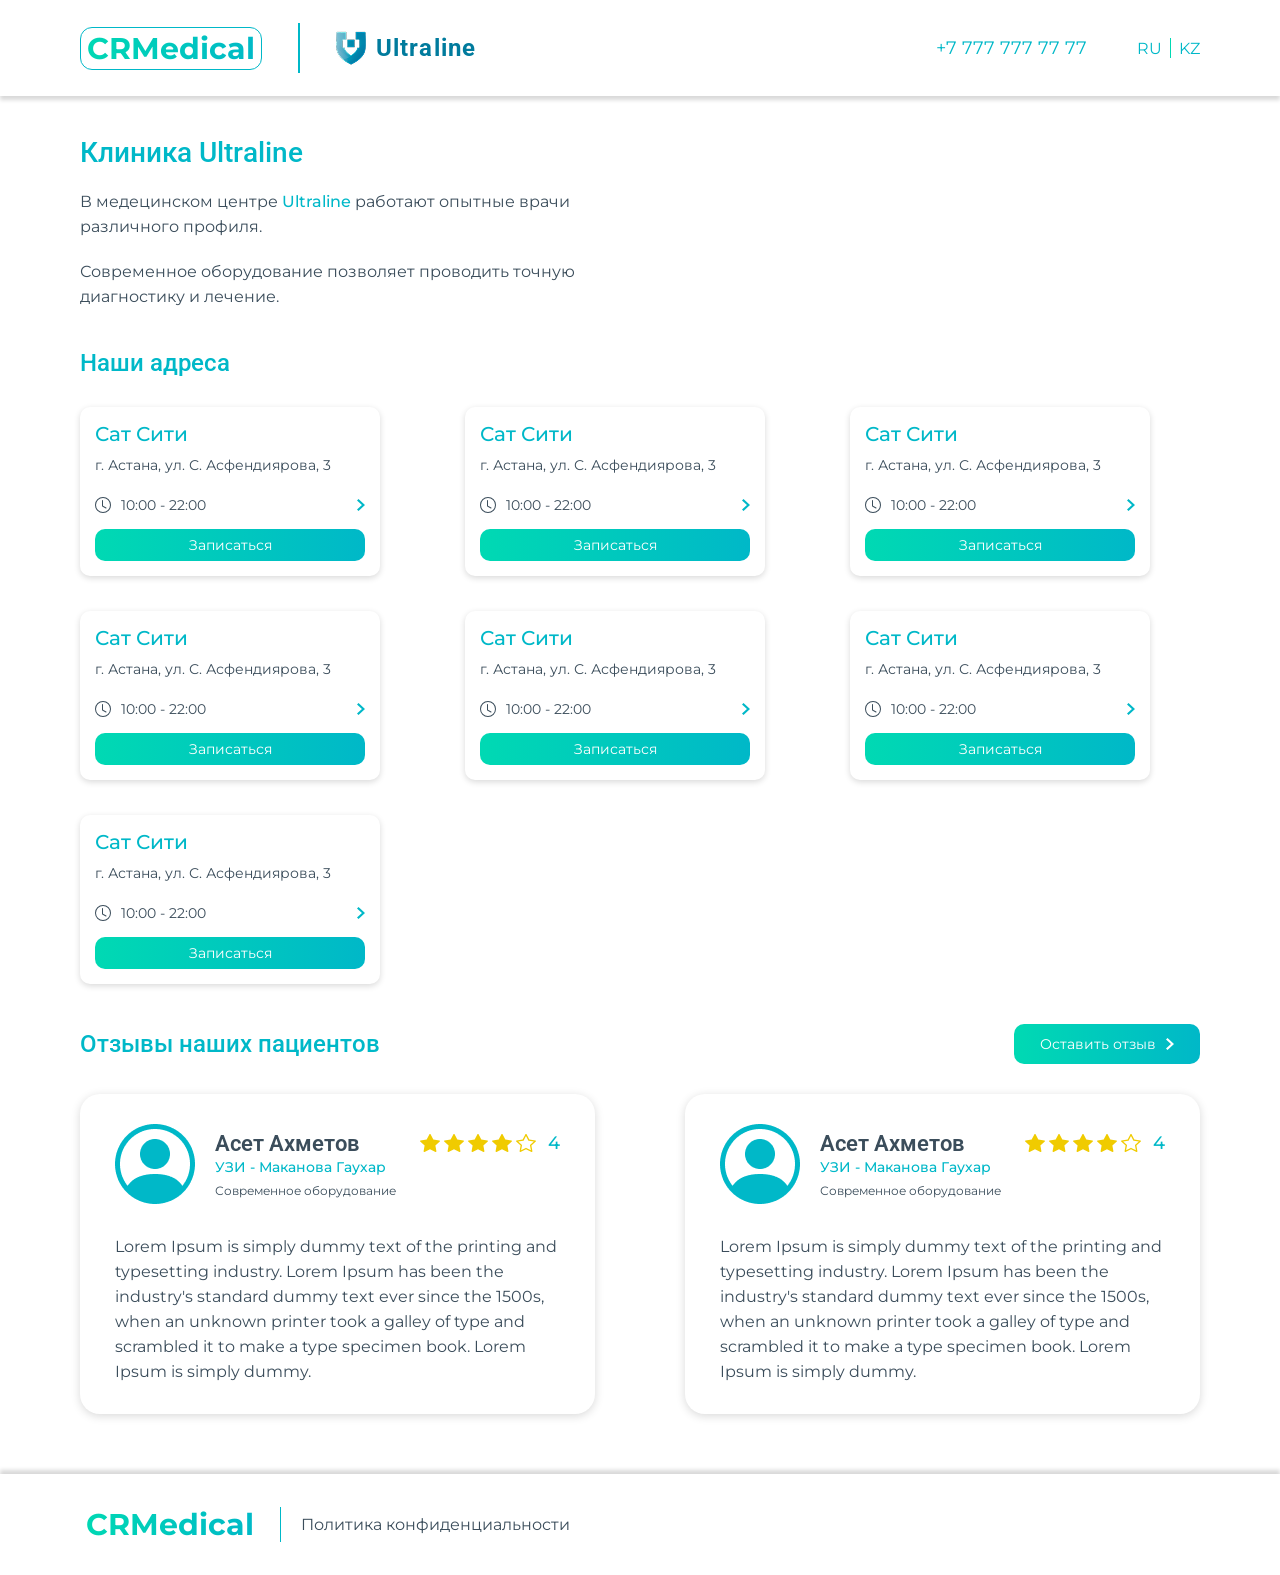
==== index.html @ 658f9b82 "init app" ====
<!DOCTYPE html>
<html lang="en">
<head>
    <meta charset="UTF-8">
    <meta name="viewport" content="width=device-width, initial-scale=1.0">
    <title>CRMedical</title>
    <link rel="stylesheet" href="./styles/home.css">
    <link rel="stylesheet" href="./styles//global.css">
</head>
<body>
    <header class="header">
        <div class="container wrapper">
            <div class="header__logos">
                <span class="main__logo">CRMedical</span>
                <hr />
                <div class="second__logo-block">
                    <img src="./images/company__logo.png" alt="logo" class="second__logo-image" />
                    <h2 class="second__logo">Ultraline</h2>
                </div>
            </div>
            <div class="header__info">
                <p class="header__contact">+7 777 777 77 77</p>
                <div class="header__language">
                    <span>RU</span>
                    <hr />
                    <span>KZ</span>
                </div>
            </div>
        </div>
    </header>

    <main>
        <div class="welcome__block">
            <div class="container wrapper">
                <div class="welcome__info">
                    <h2 class="title">Клиника Ultraline</h2>
                    <p class="text welcome__text">
                        В медецинском центре <span>Ultraline</span>
                        работают опытные врачи различного профиля.
                    </p>
                    <p class="text welcome__text">
                        Современное оборудование позволяет проводить точную диагностику и лечение.
                    </p>
                </div>
                <div class="welcome__image"></div>
            </div>
        </div>

        <div class="our__addresses">
            <div class="container">
                <h2 class="second__title">Наши адреса</h2>
                <div class="address__wrapper">
                    <div class="address__card">
                        <h3 class="address__title">Сат Сити</h3>
                        <p class="address__text">г. Астана, ул. С. Асфендиярова, 3</p>
                        <span class="address__time">
                            <div>
                                <svg xmlns="http://www.w3.org/2000/svg" width="16" height="16" fill="currentColor" class="bi bi-clock time__clock" viewBox="0 0 16 16">
                                    <path d="M8 3.5a.5.5 0 0 0-1 0V9a.5.5 0 0 0 .252.434l3.5 2a.5.5 0 0 0 .496-.868L8 8.71z"/>
                                    <path d="M8 16A8 8 0 1 0 8 0a8 8 0 0 0 0 16m7-8A7 7 0 1 1 1 8a7 7 0 0 1 14 0"/>
                                </svg>
                                <p>10:00 - 22:00</p>
                            </div>
                            <svg width="8" height="12" viewBox="0 0 8 12" fill="none" xmlns="http://www.w3.org/2000/svg">
                                <path d="M4.97297 6L0 1.4L1.51351 0L8 6L1.51351 12L0 10.6L4.97297 6Z" fill="#00B8C8"/>
                            </svg>
                        </span>
                        <button class="address__button">Записаться</button>
                    </div>
                    <div class="address__card">
                        <h3 class="address__title">Сат Сити</h3>
                        <p class="address__text">г. Астана, ул. С. Асфендиярова, 3</p>
                        <span class="address__time">
                            <div>
                                <svg xmlns="http://www.w3.org/2000/svg" width="16" height="16" fill="currentColor" class="bi bi-clock time__clock" viewBox="0 0 16 16">
                                    <path d="M8 3.5a.5.5 0 0 0-1 0V9a.5.5 0 0 0 .252.434l3.5 2a.5.5 0 0 0 .496-.868L8 8.71z"/>
                                    <path d="M8 16A8 8 0 1 0 8 0a8 8 0 0 0 0 16m7-8A7 7 0 1 1 1 8a7 7 0 0 1 14 0"/>
                                </svg>
                                <p>10:00 - 22:00</p>
                            </div>
                            <svg width="8" height="12" viewBox="0 0 8 12" fill="none" xmlns="http://www.w3.org/2000/svg">
                                <path d="M4.97297 6L0 1.4L1.51351 0L8 6L1.51351 12L0 10.6L4.97297 6Z" fill="#00B8C8"/>
                            </svg>
                        </span>
                        <button class="address__button">Записаться</button>
                    </div>
                    <div class="address__card">
                        <h3 class="address__title">Сат Сити</h3>
                        <p class="address__text">г. Астана, ул. С. Асфендиярова, 3</p>
                        <span class="address__time">
                            <div>
                                <svg xmlns="http://www.w3.org/2000/svg" width="16" height="16" fill="currentColor" class="bi bi-clock time__clock" viewBox="0 0 16 16">
                                    <path d="M8 3.5a.5.5 0 0 0-1 0V9a.5.5 0 0 0 .252.434l3.5 2a.5.5 0 0 0 .496-.868L8 8.71z"/>
                                    <path d="M8 16A8 8 0 1 0 8 0a8 8 0 0 0 0 16m7-8A7 7 0 1 1 1 8a7 7 0 0 1 14 0"/>
                                </svg>
                                <p>10:00 - 22:00</p>
                            </div>
                            <svg width="8" height="12" viewBox="0 0 8 12" fill="none" xmlns="http://www.w3.org/2000/svg">
                                <path d="M4.97297 6L0 1.4L1.51351 0L8 6L1.51351 12L0 10.6L4.97297 6Z" fill="#00B8C8"/>
                            </svg>
                        </span>
                        <button class="address__button">Записаться</button>
                    </div>
                    <div class="address__card">
                        <h3 class="address__title">Сат Сити</h3>
                        <p class="address__text">г. Астана, ул. С. Асфендиярова, 3</p>
                        <span class="address__time">
                            <div>
                                <svg xmlns="http://www.w3.org/2000/svg" width="16" height="16" fill="currentColor" class="bi bi-clock time__clock" viewBox="0 0 16 16">
                                    <path d="M8 3.5a.5.5 0 0 0-1 0V9a.5.5 0 0 0 .252.434l3.5 2a.5.5 0 0 0 .496-.868L8 8.71z"/>
                                    <path d="M8 16A8 8 0 1 0 8 0a8 8 0 0 0 0 16m7-8A7 7 0 1 1 1 8a7 7 0 0 1 14 0"/>
                                </svg>
                                <p>10:00 - 22:00</p>
                            </div>
                            <svg width="8" height="12" viewBox="0 0 8 12" fill="none" xmlns="http://www.w3.org/2000/svg">
                                <path d="M4.97297 6L0 1.4L1.51351 0L8 6L1.51351 12L0 10.6L4.97297 6Z" fill="#00B8C8"/>
                            </svg>
                        </span>
                        <button class="address__button">Записаться</button>
                    </div>
                    <div class="address__card">
                        <h3 class="address__title">Сат Сити</h3>
                        <p class="address__text">г. Астана, ул. С. Асфендиярова, 3</p>
                        <span class="address__time">
                            <div>
                                <svg xmlns="http://www.w3.org/2000/svg" width="16" height="16" fill="currentColor" class="bi bi-clock time__clock" viewBox="0 0 16 16">
                                    <path d="M8 3.5a.5.5 0 0 0-1 0V9a.5.5 0 0 0 .252.434l3.5 2a.5.5 0 0 0 .496-.868L8 8.71z"/>
                                    <path d="M8 16A8 8 0 1 0 8 0a8 8 0 0 0 0 16m7-8A7 7 0 1 1 1 8a7 7 0 0 1 14 0"/>
                                </svg>
                                <p>10:00 - 22:00</p>
                            </div>
                            <svg width="8" height="12" viewBox="0 0 8 12" fill="none" xmlns="http://www.w3.org/2000/svg">
                                <path d="M4.97297 6L0 1.4L1.51351 0L8 6L1.51351 12L0 10.6L4.97297 6Z" fill="#00B8C8"/>
                            </svg>
                        </span>
                        <button class="address__button">Записаться</button>
                    </div>
                    <div class="address__card">
                        <h3 class="address__title">Сат Сити</h3>
                        <p class="address__text">г. Астана, ул. С. Асфендиярова, 3</p>
                        <span class="address__time">
                            <div>
                                <svg xmlns="http://www.w3.org/2000/svg" width="16" height="16" fill="currentColor" class="bi bi-clock time__clock" viewBox="0 0 16 16">
                                    <path d="M8 3.5a.5.5 0 0 0-1 0V9a.5.5 0 0 0 .252.434l3.5 2a.5.5 0 0 0 .496-.868L8 8.71z"/>
                                    <path d="M8 16A8 8 0 1 0 8 0a8 8 0 0 0 0 16m7-8A7 7 0 1 1 1 8a7 7 0 0 1 14 0"/>
                                </svg>
                                <p>10:00 - 22:00</p>
                            </div>
                            <svg width="8" height="12" viewBox="0 0 8 12" fill="none" xmlns="http://www.w3.org/2000/svg">
                                <path d="M4.97297 6L0 1.4L1.51351 0L8 6L1.51351 12L0 10.6L4.97297 6Z" fill="#00B8C8"/>
                            </svg>
                        </span>
                        <button class="address__button">Записаться</button>
                    </div>
                    <div class="address__card">
                        <h3 class="address__title">Сат Сити</h3>
                        <p class="address__text">г. Астана, ул. С. Асфендиярова, 3</p>
                        <span class="address__time">
                            <div>
                                <svg xmlns="http://www.w3.org/2000/svg" width="16" height="16" fill="currentColor" class="bi bi-clock time__clock" viewBox="0 0 16 16">
                                    <path d="M8 3.5a.5.5 0 0 0-1 0V9a.5.5 0 0 0 .252.434l3.5 2a.5.5 0 0 0 .496-.868L8 8.71z"/>
                                    <path d="M8 16A8 8 0 1 0 8 0a8 8 0 0 0 0 16m7-8A7 7 0 1 1 1 8a7 7 0 0 1 14 0"/>
                                </svg>
                                <p>10:00 - 22:00</p>
                            </div>
                            <svg width="8" height="12" viewBox="0 0 8 12" fill="none" xmlns="http://www.w3.org/2000/svg">
                                <path d="M4.97297 6L0 1.4L1.51351 0L8 6L1.51351 12L0 10.6L4.97297 6Z" fill="#00B8C8"/>
                            </svg>
                        </span>
                        <button class="address__button">Записаться</button>
                    </div>
                </div>
            </div>
        </div>

        <div class="reviews">
            <div class="container">
                <div class="review__top">
                    <h2 class="second__title review__title">
                        Отзывы наших пациентов
                    </h2>
                    <button class="review__button">
                        <span>
                            Оставить отзыв
                        </span>    
                            <svg width="8" height="12" viewBox="0 0 8 12" fill="#fff" xmlns="http://www.w3.org/2000/svg">
                                <path d="M4.97297 6L0 1.4L1.51351 0L8 6L1.51351 12L0 10.6L4.97297 6Z" fill="#fff"/>
                            </svg>
                    </button>
                </div>
                <div class="reviews__wrapper">
                    <div class="review__card">
                        <div class="review__info">
                            <div class="review__person">
                                <img 
                                    src="images/person-circle 1.png"
                                    alt="person image" 
                                    class="review__image" 
                                />
                                <div class="review__person-info">
                                    <h3>Асет Ахметов</h3>
                                    <p>УЗИ - Маканова Гаухар</p>
                                    <span>Современное оборудование</span>
                                </div>
                            </div>

                            <div class="review__stars">
                                <img src="images/full__star.svg" alt="">
                                <img src="images/full__star.svg" alt="">
                                <img src="images/full__star.svg" alt="">
                                <img src="images/full__star.svg" alt="">
                                <img src="images/empty__star.svg" alt="">
                                <p>4</p>
                            </div>
                        </div>

                        <p class="text">
                            Lorem Ipsum is simply dummy text of the printing and typesetting industry. Lorem Ipsum has been the industry's standard dummy text ever since the 1500s, when an unknown printer took a galley of type and scrambled it to make a type specimen book. Lorem Ipsum is simply dummy.
                        </p>
                    </div>
                    <div class="review__card">
                        <div class="review__info">
                            <div class="review__person">
                                <img 
                                    src="images/person-circle 1.png"
                                    alt="person image" 
                                    class="review__image" 
                                />
                                <div class="review__person-info">
                                    <h3>Асет Ахметов</h3>
                                    <p>УЗИ - Маканова Гаухар</p>
                                    <span>Современное оборудование</span>
                                </div>
                            </div>

                            <div class="review__stars">
                                <img src="images/full__star.svg" alt="">
                                <img src="images/full__star.svg" alt="">
                                <img src="images/full__star.svg" alt="">
                                <img src="images/full__star.svg" alt="">
                                <img src="images/empty__star.svg" alt="">
                                <p>4</p>
                            </div>
                        </div>

                        <p class="text">
                            Lorem Ipsum is simply dummy text of the printing and typesetting industry. Lorem Ipsum has been the industry's standard dummy text ever since the 1500s, when an unknown printer took a galley of type and scrambled it to make a type specimen book. Lorem Ipsum is simply dummy.
                        </p>
                    </div>
                </div>
            </div>
        </div>
    </main>

    <footer class="footer">
        <div class="container footer__wrapper">
            <span class="footer__logo">CRMedical</span>
            <hr />
            <p class="text">Политика конфиденциальности</p>
        </div>
    </footer>
</body>
</html>
---- styles/home.css ----
.welcome__block{
    margin-bottom: 40px;
}

.welcome__info{
    display: flex;
    flex-direction: column;
    row-gap: 20px;
}

.welcome__text{
    max-width: 500px;

    & span{
        color: var(--main-blue);
        font-weight: 500;
    }
}

.our__addresses{
    margin-bottom: 40px;
}

.address__wrapper{
    display: grid;
    grid-template-columns: repeat(auto-fill, minmax(300px, 1fr));
    gap: 35px;
}

.address__card{
    width: 300px;
    padding: 15px;
    box-shadow: 0 2px 6px 0 var(--shadow);
    border-radius: 10px;
}

.address__title{
    font-size: 20px;
    font-weight: 500;
    color: var(--main-blue);
    font-family: "Montserrat", sans-serif;
    margin-bottom: 10px;
}

.address__text{
    font-size: 14px;
    font-weight: 400;
    color: var(--main-text);
    margin-bottom: 22px;
}

.address__time{
    display: flex;
    align-items: center;
    margin-bottom: 15px;
    justify-content: space-between;
}

.address__time div{
    display: flex;
    align-items: center;
    column-gap: 10px;
    color: #3B4D5B;

    & p{
        font-size: 14px;
    }
}

.address__button {
  background: linear-gradient(90deg, #00D9B3, #00B8C8, #00D9B3);
  background-size: 200% 100%;
  background-position: left;

  width: 100%;
  padding: 6px 0px;
  cursor: pointer;
  border-radius: 10px;
  color: #fff;
  border: 1px solid transparent;
  font-size: 14px;

  transition: background-position 0.3s ease;

  &:hover{
    background-position: right;
  }
}

.reviews{
    margin-bottom: 60px;
}

.review__top{
    display: flex;
    align-items: center;
    justify-content: space-between;
    margin-bottom: 30px;
}

.review__title{
    margin-bottom: 0 !important;
}

.review__button{
    background: linear-gradient(90deg, #00D9B3, #00B8C8, #00D9B3);
    background-size: 200% 100%;
    background-position: left;

    padding: 10px 25px;
    cursor: pointer;
    border-radius: 10px;
    color: #fff;
    border: 1px solid transparent;
    font-size: 14px;

    transition: background-position 0.3s ease;

    display: flex;
    align-items: center;
    column-gap: 10px;

    &:hover{
        background-position: right;
    }

    & span{
        float: left;
    }

    & svg{
        float: right;
    }   
}

.reviews__wrapper{
    display: flex;
    align-items: center;
    justify-content: space-between;
}

.review__card{
    width: 46%;
    box-shadow: 0 2px 10px 0 var(--shadow);
    border-radius: 20px;
    padding: 30px 35px;
}

.review__info{
    display: flex;
    justify-content: space-between;
    align-items: start;
    margin-bottom: 30px;
}

.review__person{
    display: flex;
    align-items: center;
    column-gap: 20px;
}

.review__person-info{
    display: flex;
    flex-direction: column;
    row-gap: 2px;

    & h3{
        font-size: 22px;
        font-weight: 600;
        color: var(--main-text);
    }

    & p{
        font-size: 14px;
        font-weight: 500;
        color: var(--main-blue);
        margin-bottom: 5px;
    }

    & span{
        font-size: 12px;
        color: var(--main-text);
        white-space: nowrap;
    }
}

.review__stars{
    display: flex;
    column-gap: 4px;
    align-items: center;
    margin-top: 8px;

    & p{
        margin-left: 8px;
        color: var(--main-blue);
        font-weight: 500;
        font-size: 18px;
    }

    & img{
        width: 20px;
    }
}









@media(max-width: 1250px) {
    .review__stars{
        & img{
            width: 12px;
        }

        & p{
            font-size: 14px;
        }
    }

    .reviews__wrapper{
        column-gap: 20px;
    }

    .review__card{
        width: 100%;
    }
}

@media(max-width: 1100px){
    .reviews__wrapper{
        flex-direction: column;
        row-gap: 20px;
    }
}

@media(max-width: 820px){
    .welcome__text{
        max-width: 360px;
    }
}

@media(max-width: 750px){
    .address__card{
        width: 100%;
    }
}

@media(max-width: 670px){
    .review__top{
        flex-direction: column;
        align-items: start;
    }

    .review__title{
        margin-bottom: 10px !important;
    }

    .review__button{
        width: 100%;
        justify-content: space-between;
    }
}

@media(max-width: 580px){
    .review__person-info{
        & h3{
            font-size: 16px;
        }

        & p{
            font-size: 12px;
        }

        & span{
            font-size: 10px;
        }
    }

    .review__image{
        width: 60px;
    }

    .review__info{
        flex-direction: column;
        row-gap: 5px;
        margin-bottom: 10px;
    }

    .review__card{
        padding: 15px;
    }
}

@media(max-width: 450px){
    .welcome__info{
        row-gap: 6px;
    }

    .welcome__text{
        max-width: 270px;
        line-height: 20px !important;
    }
}
---- styles/global.css ----
@import url('https://fonts.googleapis.com/css2?family=Montserrat:ital,wght@0,100..900;1,100..900&family=Roboto:ital,wght@0,100..900;1,100..900&display=swap');

*{
    box-sizing: border-box;
    margin: 0;
    padding: 0;
    font-family: "Montserrat", sans-serif;
}

:root{
    --main-green: #00D9B3;
    --main-blue: #00B8C8;
    --main-text: #3B4D5B;
    --shadow: #d9d9d9;
}

h1, h2, h3, h4, h5, h6{
    font-family: "Roboto", sans-serif;
}

.container{
    margin-left: 80px;
    margin-right: 80px;
}

.wrapper{
    display: flex;
    align-items: center;
    justify-content: space-between;
}

.header{
    padding-block: 23px;
    box-shadow: 0 4px 4px 0 #D9D9D9;
    margin-bottom: 40px;
}

.header__logos{
    display: flex;
    align-items: center;
    column-gap: 36px;

    & hr{
        height: 50px;
        border: none;
        width: 1.5px;
        background-color: #00B8C8;
    }
}

.main__logo {
  background-image: linear-gradient(90deg, #00D9B3, #00B8C8);
  -webkit-background-clip: text;
  background-clip: text;
  -webkit-text-fill-color: transparent;
  color: transparent; 
  font-size: 30px;
  font-weight: 700;
  cursor: pointer;
    
  border: 1px solid #00B8C8;
  padding: 2px 6px;
  border-radius: 12px;
}

.second__logo-block{
    display: flex;
    align-items: center;
    column-gap: 10px;
    cursor: pointer;
}

.second__logo{
    font-size: 24px;
    letter-spacing: 1.2px;
    color: #007B9D;
    font-weight: 700;
}

.header__info{
    display: flex;
    align-items: center;
    column-gap: 50px;
}

.header__contact{
    color: #00B8C8;
    font-size: 18px;
    font-weight: 400;
}

.header__language{
    display: flex;
    align-items: center;
    column-gap: 8px;
    color: #00B8C8;

    & span {
        cursor: pointer;
        transition: .2s;

        &:hover{
            color: #3B4D5B;
        }
    }

    & hr{
        height: 20px;
        border: none;
        width: 1.5px;
        background-color: #00D9B3;
    }
}

.title{
    font-size: 28px;
    color: var(--main-blue);
    font-weight: 500;
}

.text{
    font-size: 16px;
    color: var(--main-text);
    line-height: 25px;
}

.second__title{
    font-size: 24px;
    color: var(--main-blue);
    font-weight: 500;
    margin-bottom: 30px;
}

.footer{
    width: 100%;
    padding-block: 30px;
    box-shadow: 0 -4px 4px 0 var(--shadow);

    & hr{
        height: 35px;
        width: 1px;
        background-color: var(--main-blue);
        border: none;
    }
}

.footer__logo{
    background-image: linear-gradient(90deg, #00D9B3, #00B8C8);
    -webkit-background-clip: text;
    background-clip: text;
    -webkit-text-fill-color: transparent;
    color: transparent; 
    font-size: 30px;
    font-weight: 700;
    cursor: pointer;
        
    padding: 2px 6px;
    border-radius: 12px;
}

.footer__wrapper{
    display: flex;
    align-items: center;
    column-gap: 20px;
}

.back__button{
    display: flex;
    align-items: center;
    column-gap: 5px;
    padding: 4px 5px;
    background-color: transparent;
    border: none;
    cursor: pointer;
    margin-bottom: 30px;
    transition: .2s;

    &:hover{
        transform: scale(1.08);
    }

    & p{
        font-size: 16px;
    }
}

.back__icon{
    margin-top: 2px;
    transform: rotate(180deg);
}

.visibility__hidden{
    display: none;
    opacity: 0;
}



@media(max-width: 880px) {
    .container{
        margin-left: 50px;
        margin-right: 50px;
    }

    .header__logos{
        column-gap: 20px;
    }

    .main__logo{
        font-size: 24px;
    }

    .header__logos hr{
        height: 40px;
    }

    .second__logo-block{
        column-gap: 5px;
    }

    .second__logo{
        font-size: 22px;
    }

    .header__contact{
        font-size: 14px;
    }

    .header__info{
        column-gap: 20px;
    }

    .second__logo-image{
        width: 28px;
    }

    .header__language hr{
        width: 1px;
    }

    .header__language span{
        font-size: 14px;
    }
}

@media(max-width: 650px) {
    .header{
        padding-block: 15px;
    }

    .header__info{
        flex-direction: column-reverse;
        align-items: end;
        row-gap: 5px;
    }

    .main__logo{
        font-size: 18px;
        border-radius: 8px;
    }

    .second__logo{
        font-size: 16px;
    }

    .second__logo-image{
        width: 25px;
    }

    .footer__wrapper{
        column-gap: 10px;
    }

    .footer__logo{
        font-size: 24px;
    }

    .footer .text{
        font-size: 14px;
    }

    .title{
        font-size: 26px;
    }
}

@media(max-width: 525px){
    .container{
        margin-left: 20px;
        margin-right: 20px;
    }

    .header{
        padding-block: 12px;
    }

    .footer{
        padding-block: 15px;
    }

    .footer__wrapper{
        column-gap: 10px;

        & hr{
            height: 22px;
        }
    }

    .footer__logo{
        font-size: 18px;
    }

    .footer .text{
        font-size: 10px;
    }

    .second__title{
        font-size: 18px;
        margin-bottom: 20px;
    }

    .back__button{
        margin-bottom: 10px;
    }
}

@media(max-width: 450px){
    .header__language {
        & hr{
            height: 12px;
        }

        & span{
            font-size: 10px;
        }
    }

    .header__contact{
        font-size: 10px;
    }

    .header__logos{
        column-gap: 8px;

        & hr{
            height: 30px;
        }
    }

    .main__logo{
        font-size: 16px;
        border-radius: 8px;
    }

    .second__logo{
        font-size: 16px;
    }

    .second__logo-image{
        width: 20px;
    }

    .title{
        font-size: 20px;
    }

    .text{
        font-size: 12px;
        line-height: 20px;
    }
}
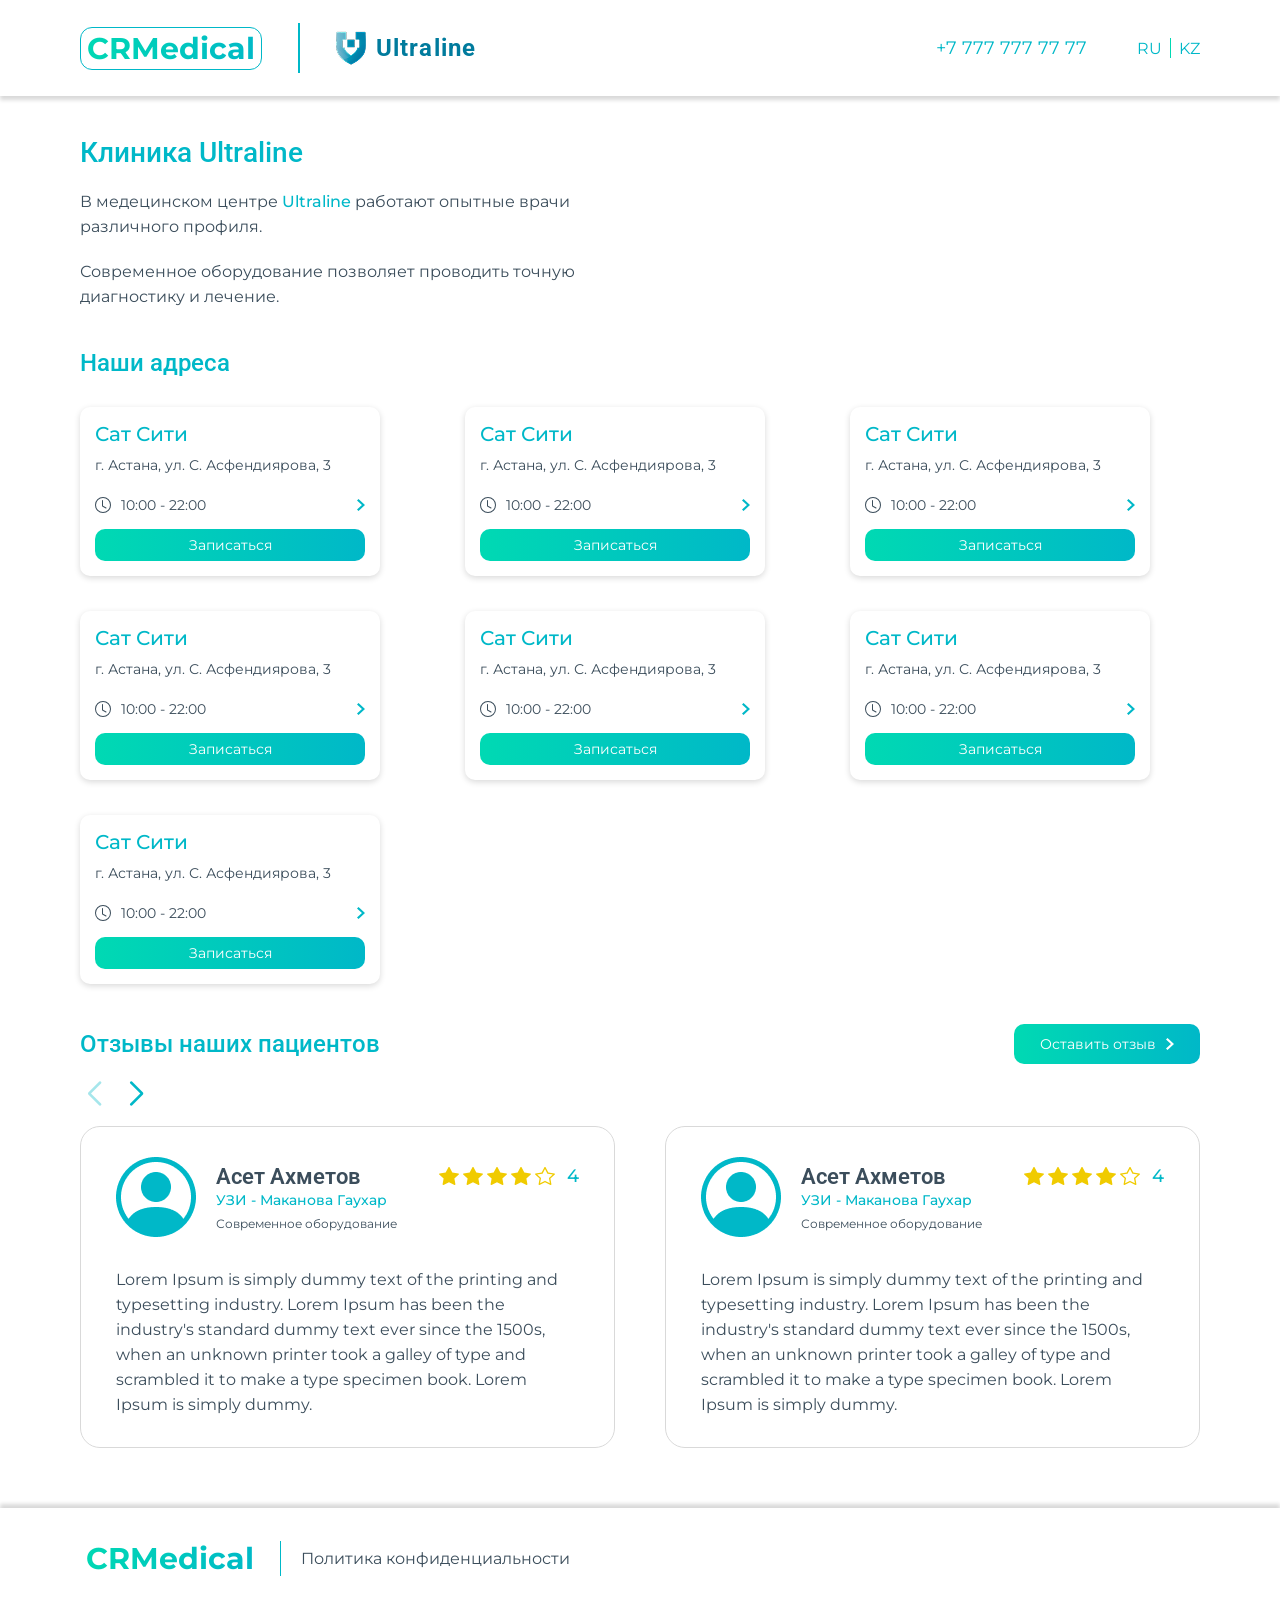
==== commit 0d4a1500: "update layout" ====
--- a/index.html
+++ b/index.html
@@ -6,6 +6,10 @@
     <title>CRMedical</title>
     <link rel="stylesheet" href="./styles/home.css">
     <link rel="stylesheet" href="./styles//global.css">
+    <link
+        rel="stylesheet"
+        href="https://cdn.jsdelivr.net/npm/swiper@11/swiper-bundle.min.css"
+    />
 </head>
 <body>
     <header class="header">
@@ -188,64 +192,138 @@
                             </svg>
                     </button>
                 </div>
-                <div class="reviews__wrapper">
-                    <div class="review__card">
-                        <div class="review__info">
-                            <div class="review__person">
-                                <img 
-                                    src="images/person-circle 1.png"
-                                    alt="person image" 
-                                    class="review__image" 
-                                />
-                                <div class="review__person-info">
-                                    <h3>Асет Ахметов</h3>
-                                    <p>УЗИ - Маканова Гаухар</p>
-                                    <span>Современное оборудование</span>
+                <div class="review__nav">
+                    <div class="swiper-button-prev review__arrow"></div>
+                    <div class="swiper-button-next review__arrow"></div>
+                </div>
+                <div class="swiper swiperReview">
+                    <div class="swiper-wrapper">
+
+                        <div class="swiper-slide">
+                            <div class="review__card">
+                                <div class="review__info">
+                                    <div class="review__person">
+                                        <img 
+                                            src="images/person-circle 1.png"
+                                            alt="person image" 
+                                            class="review__image" 
+                                        />
+                                        <div class="review__person-info">
+                                            <h3>Асет Ахметов</h3>
+                                            <p>УЗИ - Маканова Гаухар</p>
+                                            <span>Современное оборудование</span>
+                                        </div>
+                                    </div>
+
+                                    <div class="review__stars">
+                                        <img src="images/full__star.svg" alt="">
+                                        <img src="images/full__star.svg" alt="">
+                                        <img src="images/full__star.svg" alt="">
+                                        <img src="images/full__star.svg" alt="">
+                                        <img src="images/empty__star.svg" alt="">
+                                        <p>4</p>
+                                    </div>
                                 </div>
-                            </div>
-
-                            <div class="review__stars">
-                                <img src="images/full__star.svg" alt="">
-                                <img src="images/full__star.svg" alt="">
-                                <img src="images/full__star.svg" alt="">
-                                <img src="images/full__star.svg" alt="">
-                                <img src="images/empty__star.svg" alt="">
-                                <p>4</p>
+
+                                <p class="text">
+                                    Lorem Ipsum is simply dummy text of the printing and typesetting industry. Lorem Ipsum has been the industry's standard dummy text ever since the 1500s, when an unknown printer took a galley of type and scrambled it to make a type specimen book. Lorem Ipsum is simply dummy.
+                                </p>
                             </div>
                         </div>
-
-                        <p class="text">
-                            Lorem Ipsum is simply dummy text of the printing and typesetting industry. Lorem Ipsum has been the industry's standard dummy text ever since the 1500s, when an unknown printer took a galley of type and scrambled it to make a type specimen book. Lorem Ipsum is simply dummy.
-                        </p>
-                    </div>
-                    <div class="review__card">
-                        <div class="review__info">
-                            <div class="review__person">
-                                <img 
-                                    src="images/person-circle 1.png"
-                                    alt="person image" 
-                                    class="review__image" 
-                                />
-                                <div class="review__person-info">
-                                    <h3>Асет Ахметов</h3>
-                                    <p>УЗИ - Маканова Гаухар</p>
-                                    <span>Современное оборудование</span>
+                        <div class="swiper-slide">
+                            <div class="review__card">
+                                <div class="review__info">
+                                    <div class="review__person">
+                                        <img 
+                                            src="images/person-circle 1.png"
+                                            alt="person image" 
+                                            class="review__image" 
+                                        />
+                                        <div class="review__person-info">
+                                            <h3>Асет Ахметов</h3>
+                                            <p>УЗИ - Маканова Гаухар</p>
+                                            <span>Современное оборудование</span>
+                                        </div>
+                                    </div>
+
+                                    <div class="review__stars">
+                                        <img src="images/full__star.svg" alt="">
+                                        <img src="images/full__star.svg" alt="">
+                                        <img src="images/full__star.svg" alt="">
+                                        <img src="images/full__star.svg" alt="">
+                                        <img src="images/empty__star.svg" alt="">
+                                        <p>4</p>
+                                    </div>
                                 </div>
-                            </div>
-
-                            <div class="review__stars">
-                                <img src="images/full__star.svg" alt="">
-                                <img src="images/full__star.svg" alt="">
-                                <img src="images/full__star.svg" alt="">
-                                <img src="images/full__star.svg" alt="">
-                                <img src="images/empty__star.svg" alt="">
-                                <p>4</p>
+
+                                <p class="text">
+                                    Lorem Ipsum is simply dummy text of the printing and typesetting industry. Lorem Ipsum has been the industry's standard dummy text ever since the 1500s, when an unknown printer took a galley of type and scrambled it to make a type specimen book. Lorem Ipsum is simply dummy.
+                                </p>
                             </div>
                         </div>
-
-                        <p class="text">
-                            Lorem Ipsum is simply dummy text of the printing and typesetting industry. Lorem Ipsum has been the industry's standard dummy text ever since the 1500s, when an unknown printer took a galley of type and scrambled it to make a type specimen book. Lorem Ipsum is simply dummy.
-                        </p>
+                        <div class="swiper-slide">
+                            <div class="review__card">
+                                <div class="review__info">
+                                    <div class="review__person">
+                                        <img 
+                                            src="images/person-circle 1.png"
+                                            alt="person image" 
+                                            class="review__image" 
+                                        />
+                                        <div class="review__person-info">
+                                            <h3>Асет Ахметов</h3>
+                                            <p>УЗИ - Маканова Гаухар</p>
+                                            <span>Современное оборудование</span>
+                                        </div>
+                                    </div>
+
+                                    <div class="review__stars">
+                                        <img src="images/full__star.svg" alt="">
+                                        <img src="images/full__star.svg" alt="">
+                                        <img src="images/full__star.svg" alt="">
+                                        <img src="images/full__star.svg" alt="">
+                                        <img src="images/empty__star.svg" alt="">
+                                        <p>4</p>
+                                    </div>
+                                </div>
+
+                                <p class="text">
+                                    Lorem Ipsum is simply dummy text of the printing and typesetting industry. Lorem Ipsum has been the industry's standard dummy text ever since the 1500s, when an unknown printer took a galley of type and scrambled it to make a type specimen book. Lorem Ipsum is simply dummy.
+                                </p>
+                            </div>
+                        </div>
+                        <div class="swiper-slide">
+                            <div class="review__card">
+                                <div class="review__info">
+                                    <div class="review__person">
+                                        <img 
+                                            src="images/person-circle 1.png"
+                                            alt="person image" 
+                                            class="review__image" 
+                                        />
+                                        <div class="review__person-info">
+                                            <h3>Асет Ахметов</h3>
+                                            <p>УЗИ - Маканова Гаухар</p>
+                                            <span>Современное оборудование</span>
+                                        </div>
+                                    </div>
+
+                                    <div class="review__stars">
+                                        <img src="images/full__star.svg" alt="">
+                                        <img src="images/full__star.svg" alt="">
+                                        <img src="images/full__star.svg" alt="">
+                                        <img src="images/full__star.svg" alt="">
+                                        <img src="images/empty__star.svg" alt="">
+                                        <p>4</p>
+                                    </div>
+                                </div>
+
+                                <p class="text">
+                                    Lorem Ipsum is simply dummy text of the printing and typesetting industry. Lorem Ipsum has been the industry's standard dummy text ever since the 1500s, when an unknown printer took a galley of type and scrambled it to make a type specimen book. Lorem Ipsum is simply dummy.
+                                </p>
+                            </div>
+                        </div>
+
                     </div>
                 </div>
             </div>
@@ -259,5 +337,8 @@
             <p class="text">Политика конфиденциальности</p>
         </div>
     </footer>
+
+    <script src="https://cdn.jsdelivr.net/npm/swiper@11/swiper-bundle.min.js"></script>
+    <script src="./script/main.js"></script>
 </body>
 </html>
--- a/styles/home.css
+++ b/styles/home.css
@@ -133,17 +133,26 @@
     }   
 }
 
-.reviews__wrapper{
-    display: flex;
-    align-items: center;
-    justify-content: space-between;
-}
-
 .review__card{
-    width: 46%;
-    box-shadow: 0 2px 10px 0 var(--shadow);
     border-radius: 20px;
+    border: 1px solid var(--shadow);
     padding: 30px 35px;
+}
+
+.swiper__button {
+    background: black;
+    color: white;
+    border: none;
+    font-size: 22px;
+    cursor: pointer;
+    width: 45px;
+    height: 45px;
+    border-radius: 50%;
+    transition: 0.2s;
+
+    &:hover{
+        transform: scale(1.1);
+    }
 }
 
 .review__info{
@@ -202,6 +211,25 @@
     }
 }
 
+.review__nav {
+  display: flex;
+  gap: 15px;
+  margin-bottom: 10px;
+}
+
+.review__arrow {
+  position: static !important;
+  width: 45px;
+  height: 45px;
+  border-radius: 50%;
+}
+
+.swiper-button-next::after,
+.swiper-button-prev::after {
+    font-weight: 700;    
+    font-size: 24px !important;
+    color: var(--main-blue);
+}
 
 
 
